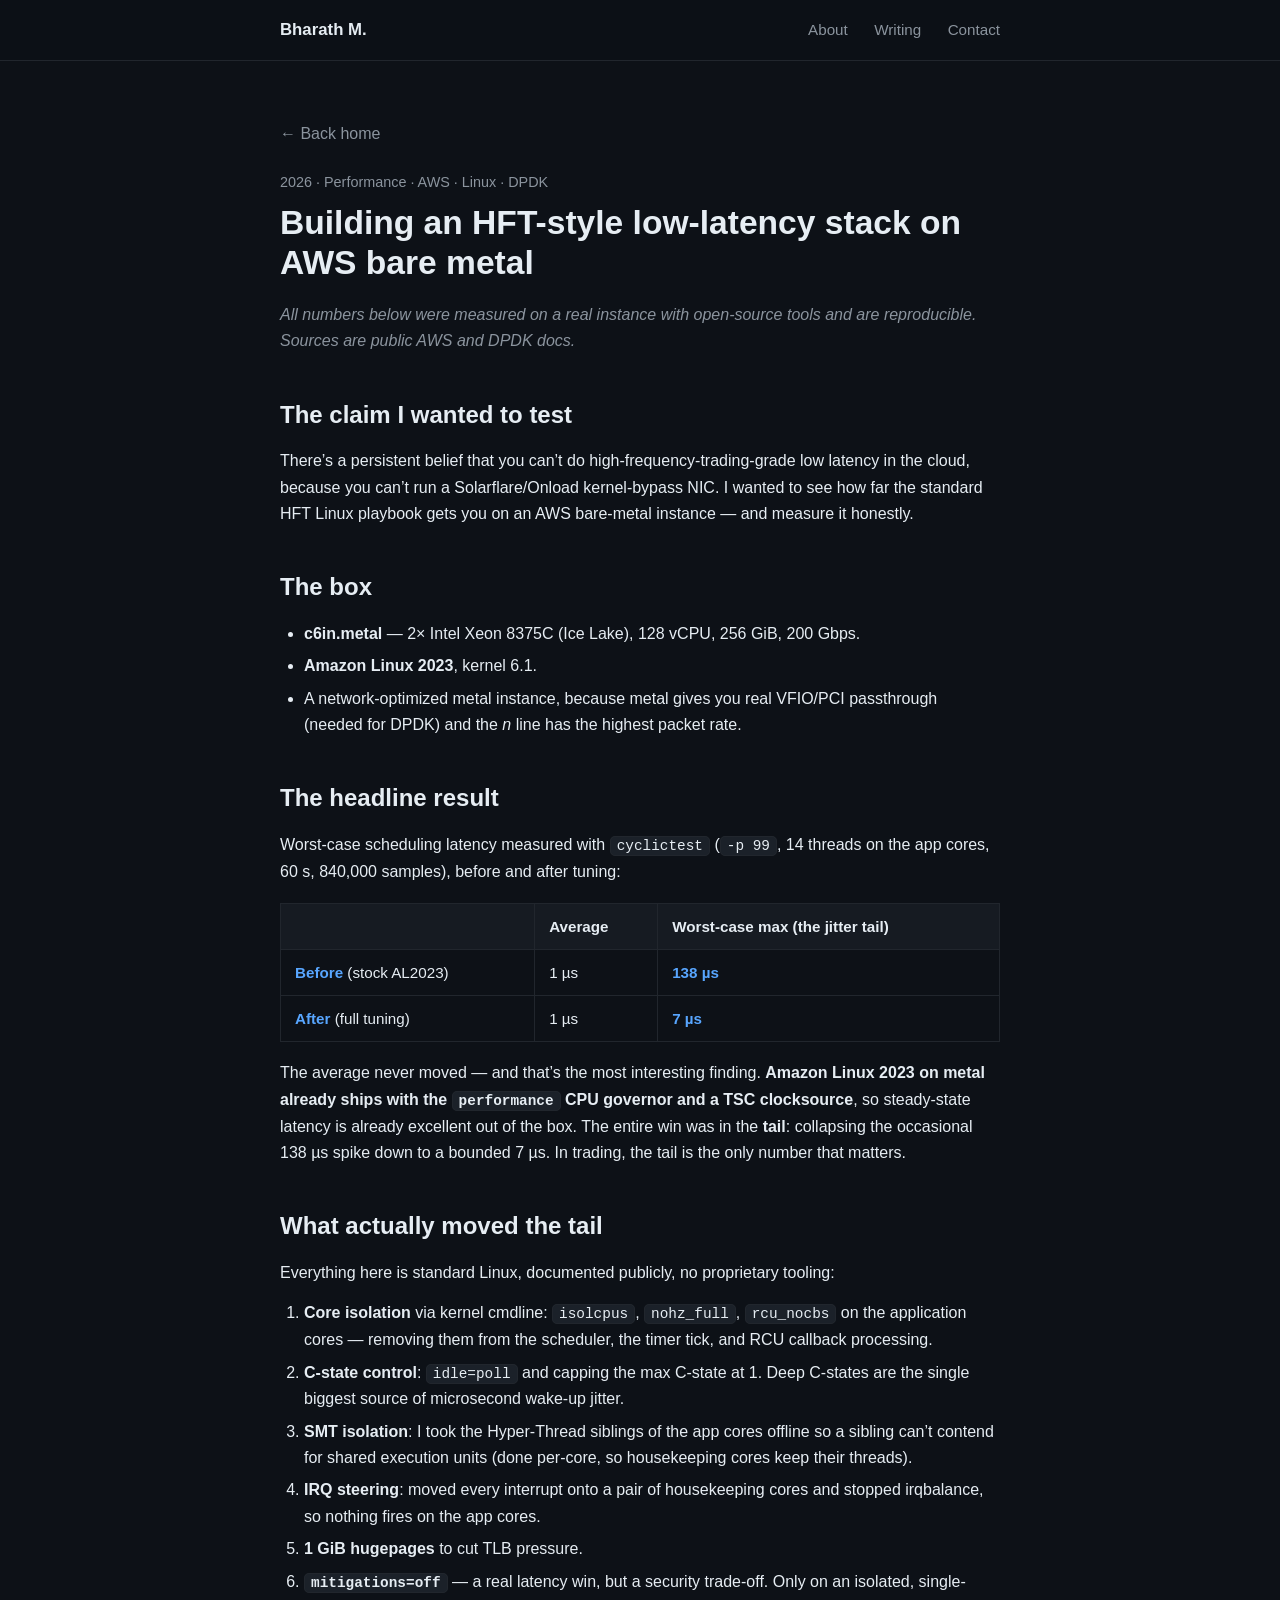
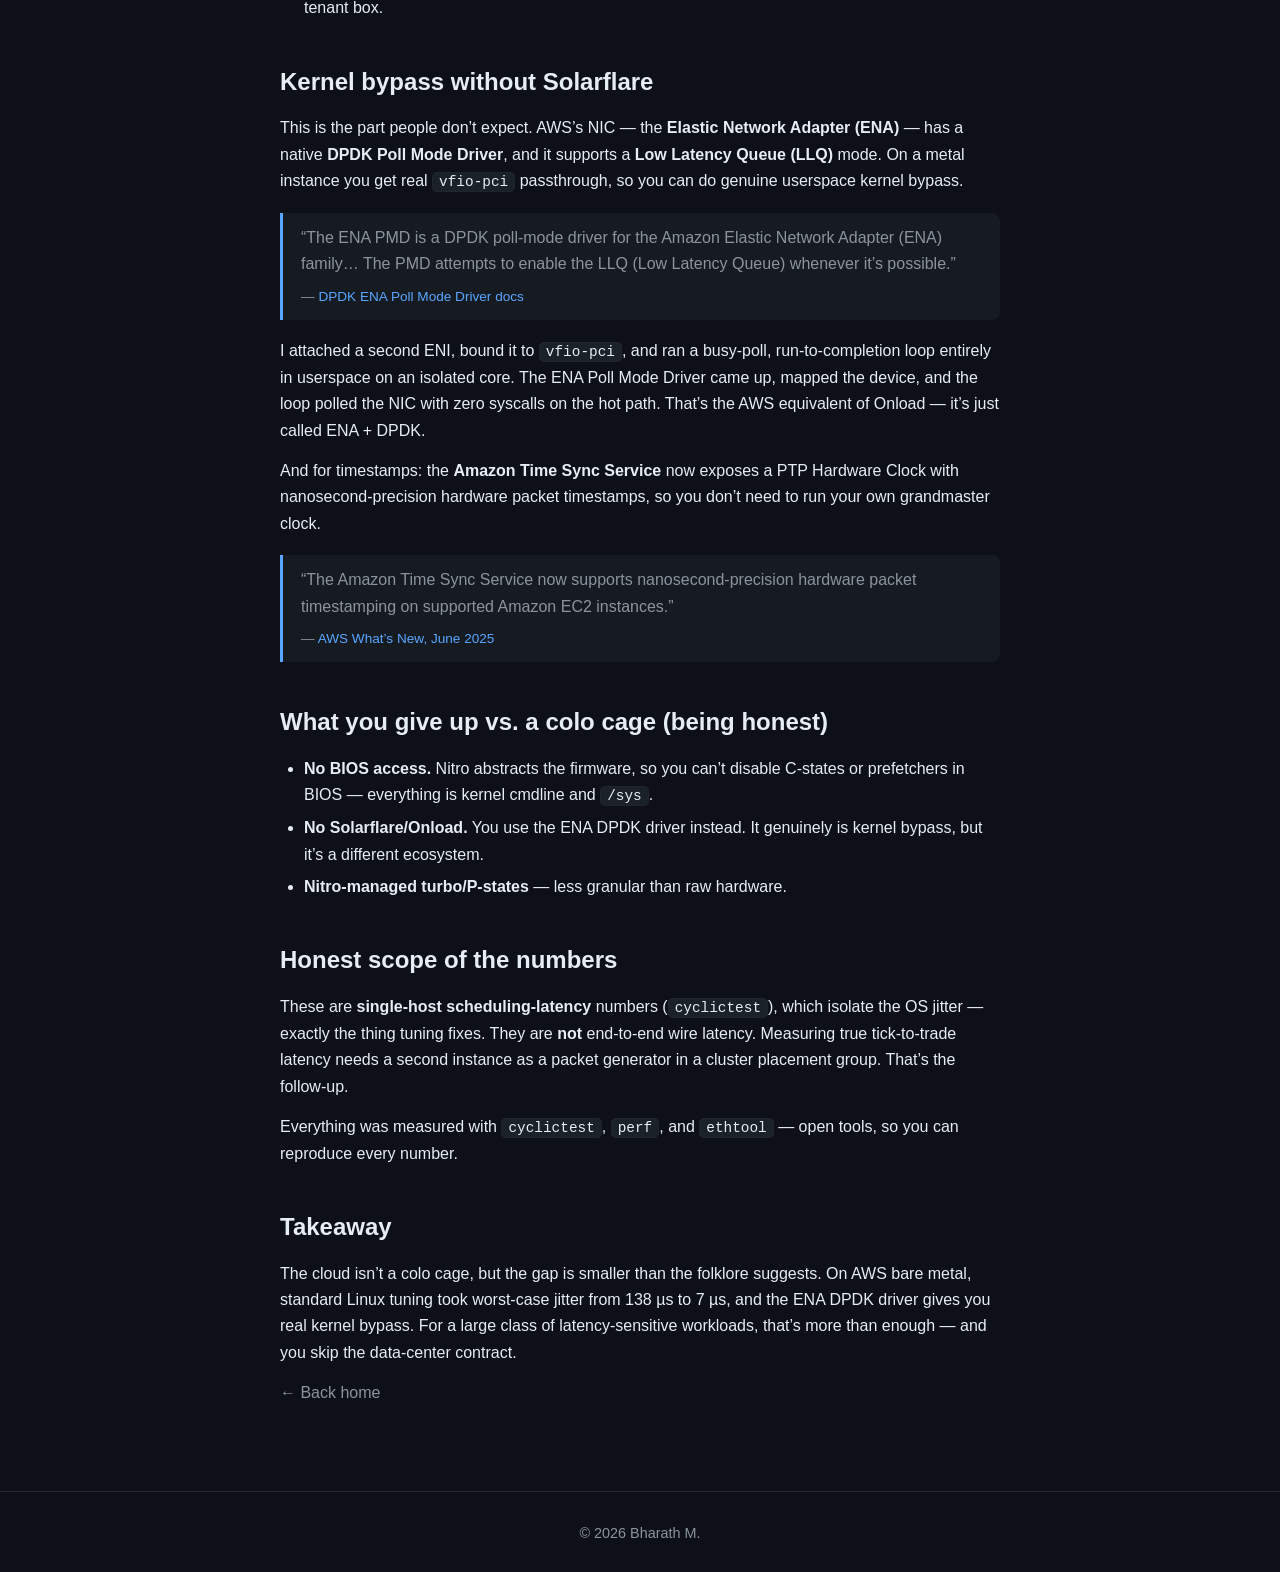
==== articles/hft-aws-bare-metal.html @ 29877962 "Personal site + HFT low-latency article" ====
<!DOCTYPE html>
<html lang="en">
<head>
  <meta charset="UTF-8" />
  <meta name="viewport" content="width=device-width, initial-scale=1.0" />
  <title>Building an HFT-style low-latency stack on AWS bare metal — Bharath M.</title>
  <meta name="description" content="Replicating the HFT Linux playbook on AWS bare metal: worst-case scheduling jitter from 138us to 7us, with real before/after numbers and DPDK kernel bypass via the ENA driver." />
  <link rel="stylesheet" href="../css/style.css" />
</head>
<body>
  <header class="site">
    <div class="wrap">
      <a class="brand" href="../index.html" style="color:var(--text)">Bharath M.</a>
      <nav>
        <a href="../index.html#about">About</a>
        <a href="../index.html#writing">Writing</a>
        <a href="../index.html#contact">Contact</a>
      </nav>
    </div>
  </header>

  <main class="wrap">
    <article class="post">
      <a class="backlink" href="../index.html">&larr; Back home</a>
      <div class="post-meta">2026 &middot; Performance &middot; AWS &middot; Linux &middot; DPDK</div>
      <h1>Building an HFT-style low-latency stack on AWS bare metal</h1>
      <p class="muted"><em>All numbers below were measured on a real instance with open-source
      tools and are reproducible. Sources are public AWS and DPDK docs.</em></p>

      <h2>The claim I wanted to test</h2>
      <p>
        There&rsquo;s a persistent belief that you can&rsquo;t do
        high-frequency-trading-grade low latency in the cloud, because you
        can&rsquo;t run a Solarflare/Onload kernel-bypass NIC. I wanted to see
        how far the standard HFT Linux playbook gets you on an AWS bare-metal
        instance &mdash; and measure it honestly.
      </p>

      <h2>The box</h2>
      <ul>
        <li><strong>c6in.metal</strong> &mdash; 2&times; Intel Xeon 8375C (Ice Lake), 128 vCPU, 256 GiB, 200 Gbps.</li>
        <li><strong>Amazon Linux 2023</strong>, kernel 6.1.</li>
        <li>A network-optimized metal instance, because metal gives you real VFIO/PCI
            passthrough (needed for DPDK) and the <em>n</em> line has the highest packet rate.</li>
      </ul>

      <h2>The headline result</h2>
      <p>
        Worst-case scheduling latency measured with <code>cyclictest</code>
        (<code>-p 99</code>, 14 threads on the app cores, 60&nbsp;s, 840,000 samples),
        before and after tuning:
      </p>
      <table class="results">
        <thead>
          <tr><th></th><th>Average</th><th>Worst-case max (the jitter tail)</th></tr>
        </thead>
        <tbody>
          <tr><td><strong>Before</strong> (stock AL2023)</td><td>1&nbsp;&micro;s</td><td><strong>138&nbsp;&micro;s</strong></td></tr>
          <tr><td><strong>After</strong> (full tuning)</td><td>1&nbsp;&micro;s</td><td><strong>7&nbsp;&micro;s</strong></td></tr>
        </tbody>
      </table>
      <p>
        The average never moved &mdash; and that&rsquo;s the most interesting
        finding. <strong>Amazon Linux 2023 on metal already ships with the
        <code>performance</code> CPU governor and a TSC clocksource</strong>, so
        steady-state latency is already excellent out of the box. The entire win
        was in the <strong>tail</strong>: collapsing the occasional 138&nbsp;&micro;s
        spike down to a bounded 7&nbsp;&micro;s. In trading, the tail is the only
        number that matters.
      </p>

      <h2>What actually moved the tail</h2>
      <p>Everything here is standard Linux, documented publicly, no proprietary tooling:</p>
      <ol>
        <li><strong>Core isolation</strong> via kernel cmdline: <code>isolcpus</code>,
          <code>nohz_full</code>, <code>rcu_nocbs</code> on the application cores &mdash;
          removing them from the scheduler, the timer tick, and RCU callback processing.</li>
        <li><strong>C-state control</strong>: <code>idle=poll</code> and capping the max
          C-state at 1. Deep C-states are the single biggest source of microsecond wake-up jitter.</li>
        <li><strong>SMT isolation</strong>: I took the Hyper-Thread siblings of the app cores
          offline so a sibling can&rsquo;t contend for shared execution units (done per-core,
          so housekeeping cores keep their threads).</li>
        <li><strong>IRQ steering</strong>: moved every interrupt onto a pair of housekeeping
          cores and stopped irqbalance, so nothing fires on the app cores.</li>
        <li><strong>1&nbsp;GiB hugepages</strong> to cut TLB pressure.</li>
        <li><strong><code>mitigations=off</code></strong> &mdash; a real latency win, but a
          security trade-off. Only on an isolated, single-tenant box.</li>
      </ol>

      <h2>Kernel bypass without Solarflare</h2>
      <p>
        This is the part people don&rsquo;t expect. AWS&rsquo;s NIC &mdash; the
        <strong>Elastic Network Adapter (ENA)</strong> &mdash; has a native
        <strong>DPDK Poll Mode Driver</strong>, and it supports a
        <strong>Low Latency Queue (LLQ)</strong> mode. On a metal instance you get
        real <code>vfio-pci</code> passthrough, so you can do genuine userspace kernel bypass.
      </p>
      <blockquote>
        &ldquo;The ENA PMD is a DPDK poll-mode driver for the Amazon Elastic Network
        Adapter (ENA) family&hellip; The PMD attempts to enable the LLQ (Low Latency
        Queue) whenever it&rsquo;s possible.&rdquo;
        <cite>&mdash; <a href="https://doc.dpdk.org/guides/nics/ena.html">DPDK ENA Poll Mode Driver docs</a></cite>
      </blockquote>
      <p>
        I attached a second ENI, bound it to <code>vfio-pci</code>, and ran a
        busy-poll, run-to-completion loop entirely in userspace on an isolated core.
        The ENA Poll Mode Driver came up, mapped the device, and the loop polled the
        NIC with zero syscalls on the hot path. That&rsquo;s the AWS equivalent of
        Onload &mdash; it&rsquo;s just called ENA&nbsp;+&nbsp;DPDK.
      </p>
      <p>
        And for timestamps: the <strong>Amazon Time Sync Service</strong> now exposes a
        PTP Hardware Clock with nanosecond-precision hardware packet timestamps, so you
        don&rsquo;t need to run your own grandmaster clock.
      </p>
      <blockquote>
        &ldquo;The Amazon Time Sync Service now supports nanosecond-precision hardware
        packet timestamping on supported Amazon EC2 instances.&rdquo;
        <cite>&mdash; <a href="https://aws.amazon.com/about-aws/whats-new/2025/06/amazon-time-sync-nanosecond-hardware-packet-timestamps/">AWS What&rsquo;s New, June 2025</a></cite>
      </blockquote>

      <h2>What you give up vs. a colo cage (being honest)</h2>
      <ul>
        <li><strong>No BIOS access.</strong> Nitro abstracts the firmware, so you can&rsquo;t
          disable C-states or prefetchers in BIOS &mdash; everything is kernel cmdline and <code>/sys</code>.</li>
        <li><strong>No Solarflare/Onload.</strong> You use the ENA DPDK driver instead. It
          genuinely is kernel bypass, but it&rsquo;s a different ecosystem.</li>
        <li><strong>Nitro-managed turbo/P-states</strong> &mdash; less granular than raw hardware.</li>
      </ul>

      <h2>Honest scope of the numbers</h2>
      <p>
        These are <strong>single-host scheduling-latency</strong> numbers
        (<code>cyclictest</code>), which isolate the OS jitter &mdash; exactly the thing
        tuning fixes. They are <strong>not</strong> end-to-end wire latency. Measuring true
        tick-to-trade latency needs a second instance as a packet generator in a cluster
        placement group. That&rsquo;s the follow-up.
      </p>
      <p>
        Everything was measured with <code>cyclictest</code>, <code>perf</code>, and
        <code>ethtool</code> &mdash; open tools, so you can reproduce every number.
      </p>

      <h2>Takeaway</h2>
      <p>
        The cloud isn&rsquo;t a colo cage, but the gap is smaller than the folklore
        suggests. On AWS bare metal, standard Linux tuning took worst-case jitter from
        138&nbsp;&micro;s to 7&nbsp;&micro;s, and the ENA DPDK driver gives you real kernel
        bypass. For a large class of latency-sensitive workloads, that&rsquo;s more than
        enough &mdash; and you skip the data-center contract.
      </p>

      <a class="backlink" href="../index.html">&larr; Back home</a>
    </article>
  </main>

  <footer class="site">
    <div class="wrap">
      &copy; <span id="year"></span> Bharath M.
    </div>
  </footer>
  <script>document.getElementById('year').textContent = new Date().getFullYear();</script>
</body>
</html>
---- css/style.css ----
/* ---- Bharath M. — personal site ---- */
:root {
  --bg: #0d1117;
  --bg-soft: #161b22;
  --border: #21262d;
  --text: #e6edf3;
  --muted: #8b949e;
  --accent: #58a6ff;
  --accent-soft: #1f6feb33;
  --code-bg: #1b2129;
  --max: 760px;
}
* { box-sizing: border-box; margin: 0; padding: 0; }
html { scroll-behavior: smooth; }
body {
  background: var(--bg);
  color: var(--text);
  font-family: -apple-system, BlinkMacSystemFont, "Segoe UI", Roboto, Helvetica, Arial, sans-serif;
  line-height: 1.65;
  -webkit-font-smoothing: antialiased;
}
a { color: var(--accent); text-decoration: none; }
a:hover { text-decoration: underline; }

/* layout */
.wrap { max-width: var(--max); margin: 0 auto; padding: 0 20px; }
header.site {
  border-bottom: 1px solid var(--border);
  position: sticky; top: 0;
  background: rgba(13,17,23,.85);
  backdrop-filter: blur(8px);
  z-index: 10;
}
header.site .wrap { display: flex; align-items: center; justify-content: space-between; height: 60px; }
header.site .brand { font-weight: 700; font-size: 1.05rem; color: var(--text); }
header.site nav a { color: var(--muted); margin-left: 22px; font-size: .95rem; }
header.site nav a:hover { color: var(--text); text-decoration: none; }

/* hero */
.hero { padding: 80px 0 50px; }
.hero .eyebrow { color: var(--accent); font-weight: 600; letter-spacing: .04em; text-transform: uppercase; font-size: .8rem; }
.hero h1 { font-size: 2.6rem; line-height: 1.15; margin: 12px 0 18px; }
.hero p.lead { font-size: 1.2rem; color: var(--muted); max-width: 620px; }
.hero .cta { margin-top: 28px; display: flex; gap: 14px; flex-wrap: wrap; }
.btn {
  display: inline-block; padding: 10px 18px; border-radius: 8px;
  border: 1px solid var(--border); color: var(--text); font-weight: 600; font-size: .95rem;
}
.btn.primary { background: var(--accent-soft); border-color: var(--accent); }
.btn:hover { text-decoration: none; border-color: var(--accent); }

/* sections */
section { padding: 44px 0; border-top: 1px solid var(--border); }
section h2 { font-size: 1.5rem; margin-bottom: 18px; }
.muted { color: var(--muted); }

/* skills */
.tags { display: flex; flex-wrap: wrap; gap: 10px; margin-top: 8px; }
.tag { background: var(--bg-soft); border: 1px solid var(--border); border-radius: 999px; padding: 6px 14px; font-size: .88rem; color: var(--muted); }

/* article cards */
.card {
  display: block; background: var(--bg-soft); border: 1px solid var(--border);
  border-radius: 12px; padding: 22px; margin-bottom: 16px; transition: border-color .15s, transform .15s;
}
.card:hover { border-color: var(--accent); text-decoration: none; transform: translateY(-2px); }
.card h3 { color: var(--text); font-size: 1.2rem; margin-bottom: 6px; }
.card .meta { color: var(--muted); font-size: .85rem; margin-bottom: 10px; }
.card p { color: var(--muted); font-size: .96rem; }

/* footer */
footer.site { border-top: 1px solid var(--border); padding: 30px 0; color: var(--muted); font-size: .9rem; text-align: center; }
footer.site a { margin: 0 8px; }

/* ---- article page ---- */
article.post { padding: 60px 0; }
article.post .post-meta { color: var(--muted); font-size: .9rem; margin-bottom: 8px; }
article.post h1 { font-size: 2.1rem; line-height: 1.2; margin-bottom: 18px; }
article.post h2 { font-size: 1.5rem; margin: 40px 0 14px; }
article.post h3 { font-size: 1.2rem; margin: 28px 0 10px; }
article.post p { margin: 14px 0; }
article.post ul, article.post ol { margin: 14px 0 14px 24px; }
article.post li { margin: 6px 0; }
article.post blockquote {
  border-left: 3px solid var(--accent); background: var(--bg-soft);
  padding: 12px 18px; margin: 18px 0; color: var(--muted); border-radius: 0 8px 8px 0;
}
article.post blockquote cite { display: block; margin-top: 8px; font-size: .85rem; font-style: normal; }
article.post code {
  background: var(--code-bg); border: 1px solid var(--border); border-radius: 5px;
  padding: 1px 6px; font-family: ui-monospace, SFMono-Regular, Menlo, Consolas, monospace; font-size: .9em;
}
article.post pre { background: var(--code-bg); border: 1px solid var(--border); border-radius: 8px; padding: 16px; overflow-x: auto; margin: 18px 0; }
article.post pre code { background: none; border: none; padding: 0; }

/* table */
table.results { border-collapse: collapse; width: 100%; margin: 18px 0; font-size: .95rem; }
table.results th, table.results td { border: 1px solid var(--border); padding: 10px 14px; text-align: left; }
table.results th { background: var(--bg-soft); }
table.results td strong { color: var(--accent); }

.backlink { display: inline-block; margin-bottom: 24px; color: var(--muted); }

@media (max-width: 600px) {
  .hero h1 { font-size: 2rem; }
  header.site nav a { margin-left: 14px; }
}
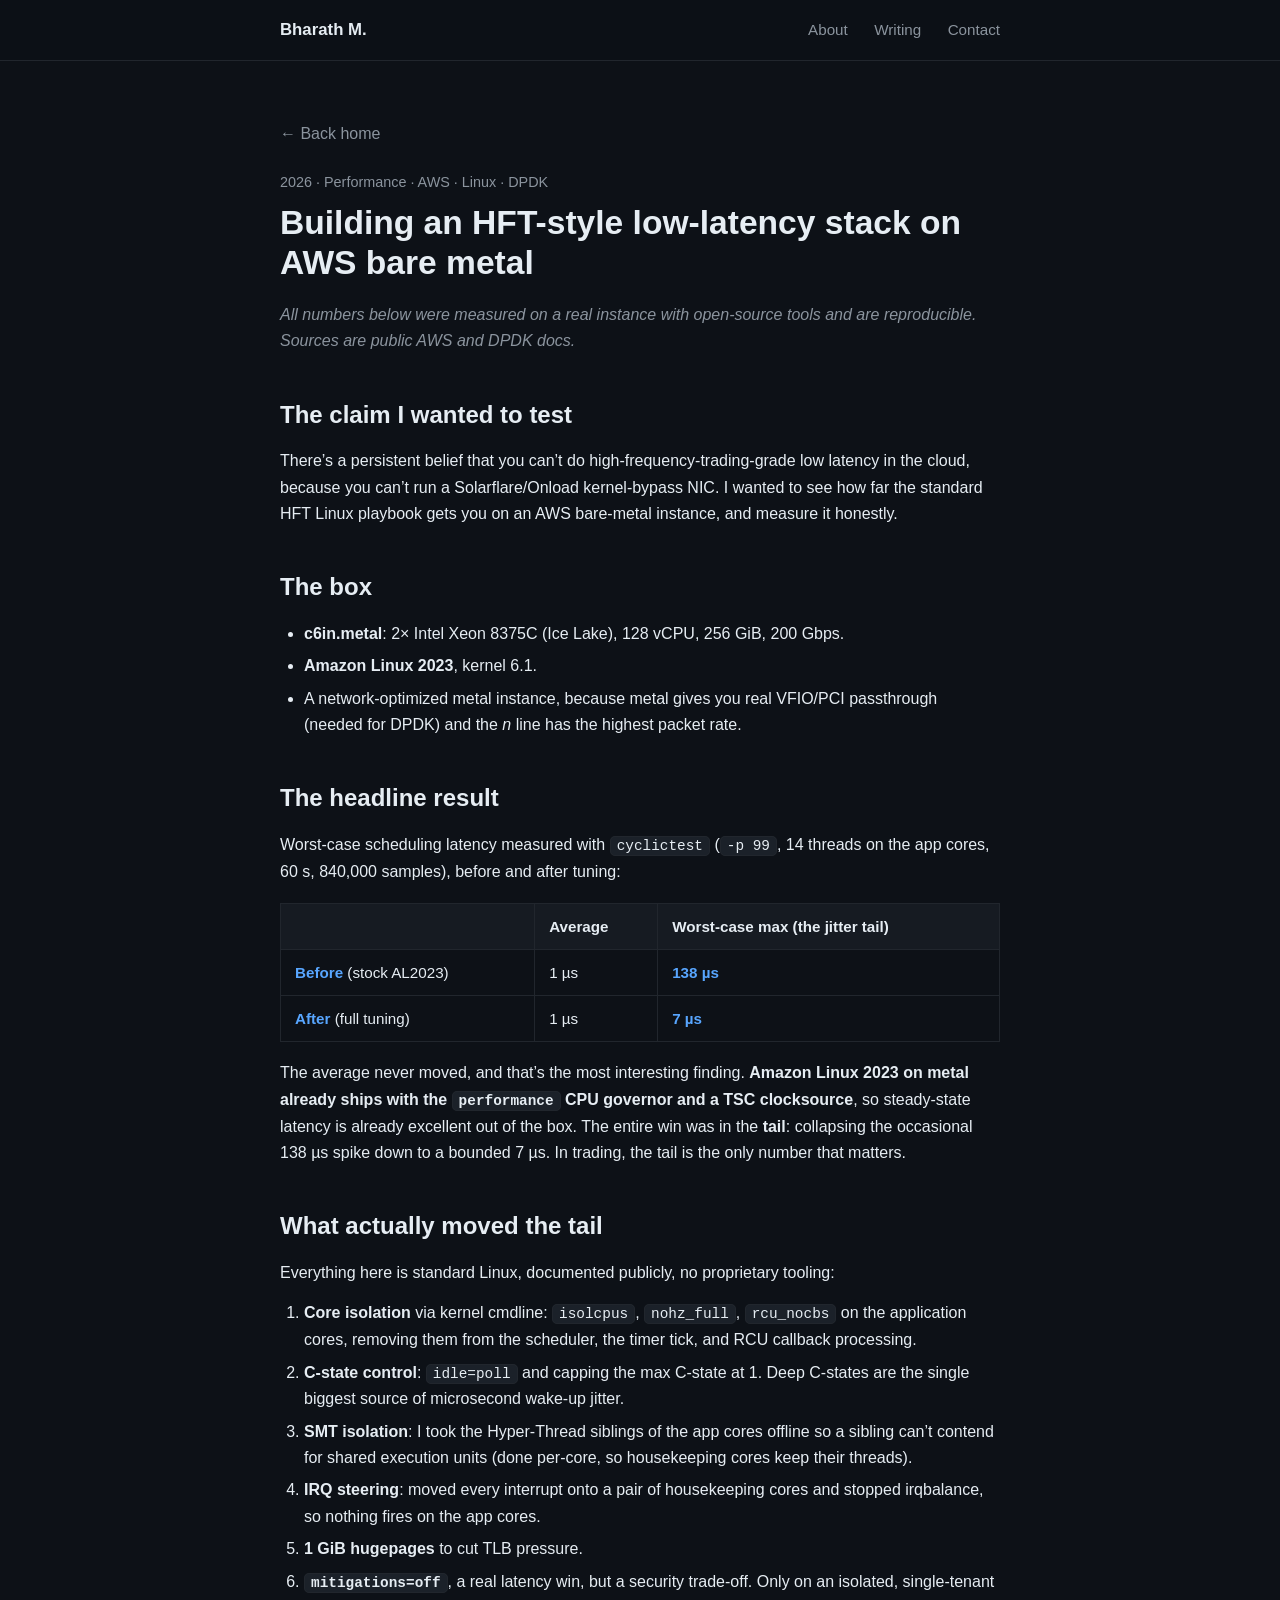
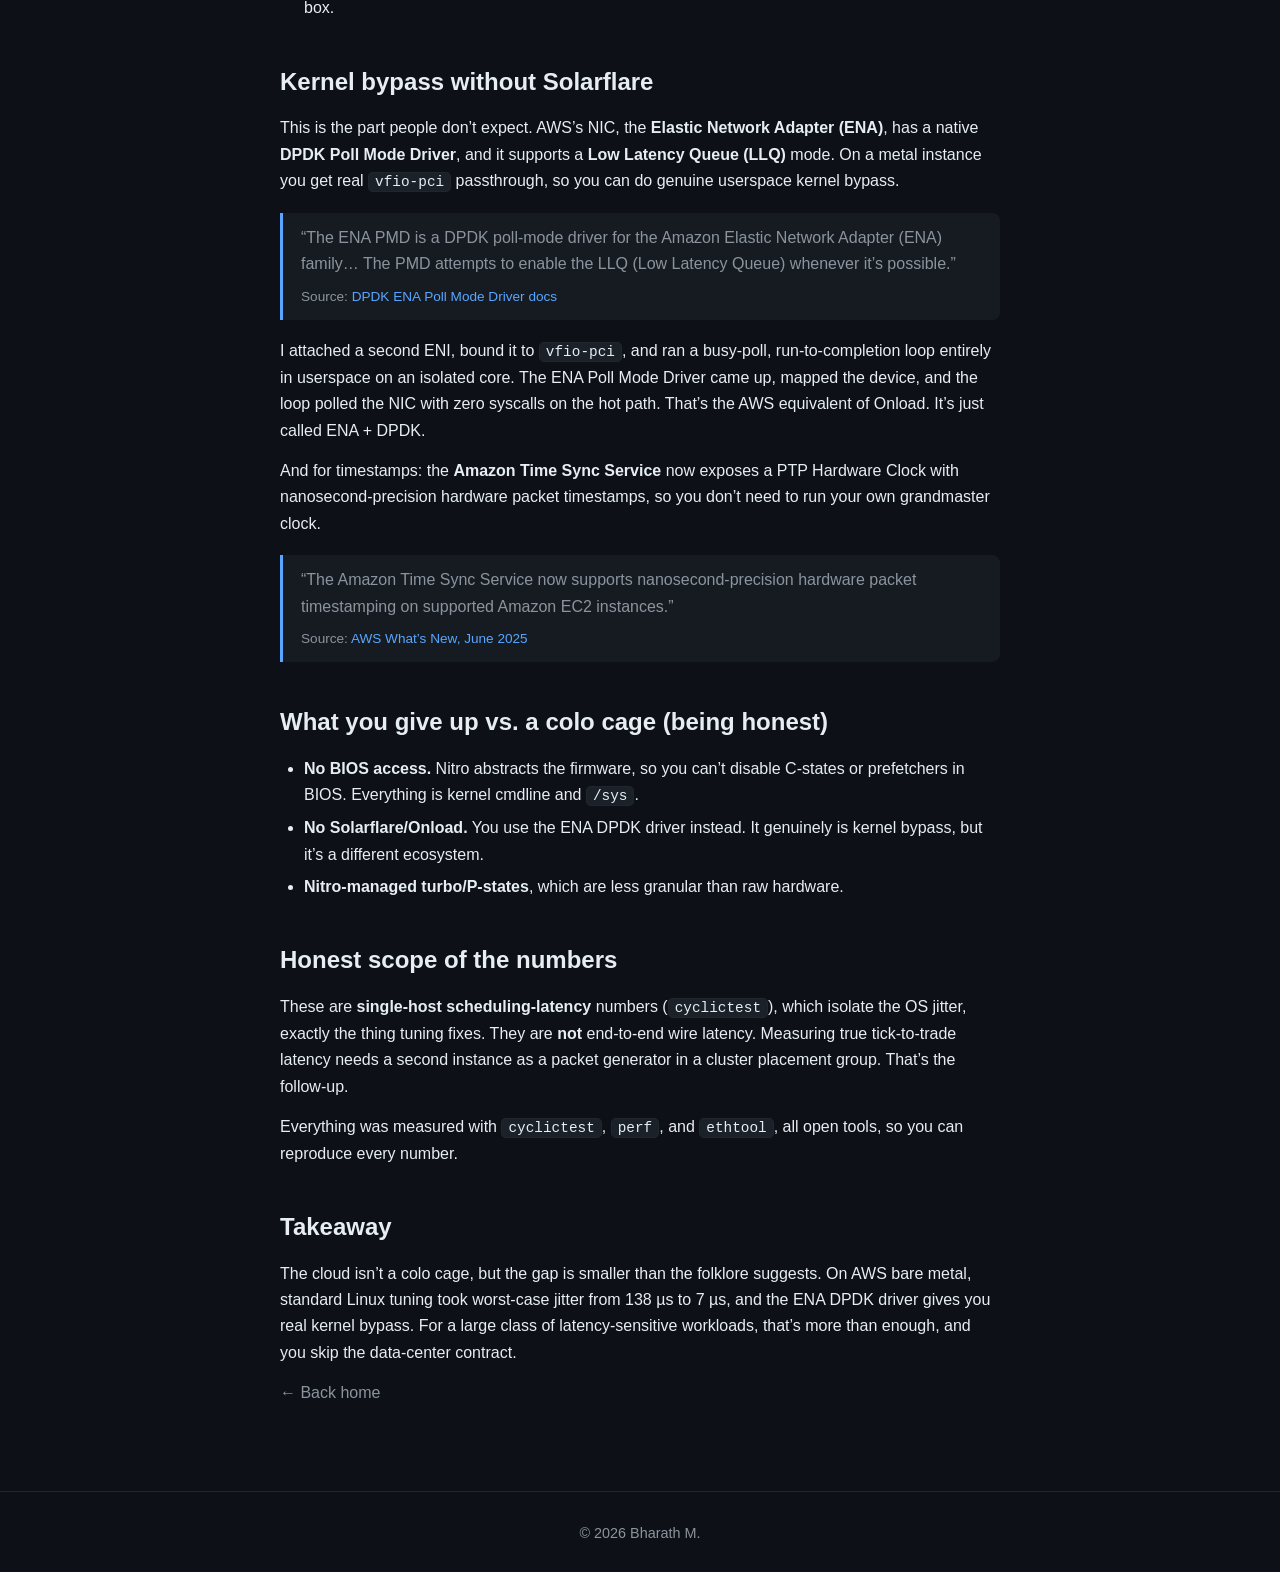
==== commit 7624e6b5: "Remove em-dashes; reword with commas/colons" ====
--- a/articles/hft-aws-bare-metal.html
+++ b/articles/hft-aws-bare-metal.html
@@ -3,7 +3,7 @@
 <head>
   <meta charset="UTF-8" />
   <meta name="viewport" content="width=device-width, initial-scale=1.0" />
-  <title>Building an HFT-style low-latency stack on AWS bare metal — Bharath M.</title>
+  <title>Building an HFT-style low-latency stack on AWS bare metal | Bharath M.</title>
   <meta name="description" content="Replicating the HFT Linux playbook on AWS bare metal: worst-case scheduling jitter from 138us to 7us, with real before/after numbers and DPDK kernel bypass via the ENA driver." />
   <link rel="stylesheet" href="../css/style.css" />
 </head>
@@ -33,12 +33,12 @@
         high-frequency-trading-grade low latency in the cloud, because you
         can&rsquo;t run a Solarflare/Onload kernel-bypass NIC. I wanted to see
         how far the standard HFT Linux playbook gets you on an AWS bare-metal
-        instance &mdash; and measure it honestly.
+        instance, and measure it honestly.
       </p>
 
       <h2>The box</h2>
       <ul>
-        <li><strong>c6in.metal</strong> &mdash; 2&times; Intel Xeon 8375C (Ice Lake), 128 vCPU, 256 GiB, 200 Gbps.</li>
+        <li><strong>c6in.metal</strong>: 2&times; Intel Xeon 8375C (Ice Lake), 128 vCPU, 256 GiB, 200 Gbps.</li>
         <li><strong>Amazon Linux 2023</strong>, kernel 6.1.</li>
         <li>A network-optimized metal instance, because metal gives you real VFIO/PCI
             passthrough (needed for DPDK) and the <em>n</em> line has the highest packet rate.</li>
@@ -60,7 +60,7 @@
         </tbody>
       </table>
       <p>
-        The average never moved &mdash; and that&rsquo;s the most interesting
+        The average never moved, and that&rsquo;s the most interesting
         finding. <strong>Amazon Linux 2023 on metal already ships with the
         <code>performance</code> CPU governor and a TSC clocksource</strong>, so
         steady-state latency is already excellent out of the box. The entire win
@@ -73,7 +73,7 @@
       <p>Everything here is standard Linux, documented publicly, no proprietary tooling:</p>
       <ol>
         <li><strong>Core isolation</strong> via kernel cmdline: <code>isolcpus</code>,
-          <code>nohz_full</code>, <code>rcu_nocbs</code> on the application cores &mdash;
+          <code>nohz_full</code>, <code>rcu_nocbs</code> on the application cores,
           removing them from the scheduler, the timer tick, and RCU callback processing.</li>
         <li><strong>C-state control</strong>: <code>idle=poll</code> and capping the max
           C-state at 1. Deep C-states are the single biggest source of microsecond wake-up jitter.</li>
@@ -83,14 +83,14 @@
         <li><strong>IRQ steering</strong>: moved every interrupt onto a pair of housekeeping
           cores and stopped irqbalance, so nothing fires on the app cores.</li>
         <li><strong>1&nbsp;GiB hugepages</strong> to cut TLB pressure.</li>
-        <li><strong><code>mitigations=off</code></strong> &mdash; a real latency win, but a
+        <li><strong><code>mitigations=off</code></strong>, a real latency win, but a
           security trade-off. Only on an isolated, single-tenant box.</li>
       </ol>
 
       <h2>Kernel bypass without Solarflare</h2>
       <p>
-        This is the part people don&rsquo;t expect. AWS&rsquo;s NIC &mdash; the
-        <strong>Elastic Network Adapter (ENA)</strong> &mdash; has a native
+        This is the part people don&rsquo;t expect. AWS&rsquo;s NIC, the
+        <strong>Elastic Network Adapter (ENA)</strong>, has a native
         <strong>DPDK Poll Mode Driver</strong>, and it supports a
         <strong>Low Latency Queue (LLQ)</strong> mode. On a metal instance you get
         real <code>vfio-pci</code> passthrough, so you can do genuine userspace kernel bypass.
@@ -99,14 +99,14 @@
         &ldquo;The ENA PMD is a DPDK poll-mode driver for the Amazon Elastic Network
         Adapter (ENA) family&hellip; The PMD attempts to enable the LLQ (Low Latency
         Queue) whenever it&rsquo;s possible.&rdquo;
-        <cite>&mdash; <a href="https://doc.dpdk.org/guides/nics/ena.html">DPDK ENA Poll Mode Driver docs</a></cite>
+        <cite>Source: <a href="https://doc.dpdk.org/guides/nics/ena.html">DPDK ENA Poll Mode Driver docs</a></cite>
       </blockquote>
       <p>
         I attached a second ENI, bound it to <code>vfio-pci</code>, and ran a
         busy-poll, run-to-completion loop entirely in userspace on an isolated core.
         The ENA Poll Mode Driver came up, mapped the device, and the loop polled the
         NIC with zero syscalls on the hot path. That&rsquo;s the AWS equivalent of
-        Onload &mdash; it&rsquo;s just called ENA&nbsp;+&nbsp;DPDK.
+        Onload. It&rsquo;s just called ENA&nbsp;+&nbsp;DPDK.
       </p>
       <p>
         And for timestamps: the <strong>Amazon Time Sync Service</strong> now exposes a
@@ -116,29 +116,29 @@
       <blockquote>
         &ldquo;The Amazon Time Sync Service now supports nanosecond-precision hardware
         packet timestamping on supported Amazon EC2 instances.&rdquo;
-        <cite>&mdash; <a href="https://aws.amazon.com/about-aws/whats-new/2025/06/amazon-time-sync-nanosecond-hardware-packet-timestamps/">AWS What&rsquo;s New, June 2025</a></cite>
+        <cite>Source: <a href="https://aws.amazon.com/about-aws/whats-new/2025/06/amazon-time-sync-nanosecond-hardware-packet-timestamps/">AWS What&rsquo;s New, June 2025</a></cite>
       </blockquote>
 
       <h2>What you give up vs. a colo cage (being honest)</h2>
       <ul>
         <li><strong>No BIOS access.</strong> Nitro abstracts the firmware, so you can&rsquo;t
-          disable C-states or prefetchers in BIOS &mdash; everything is kernel cmdline and <code>/sys</code>.</li>
+          disable C-states or prefetchers in BIOS. Everything is kernel cmdline and <code>/sys</code>.</li>
         <li><strong>No Solarflare/Onload.</strong> You use the ENA DPDK driver instead. It
           genuinely is kernel bypass, but it&rsquo;s a different ecosystem.</li>
-        <li><strong>Nitro-managed turbo/P-states</strong> &mdash; less granular than raw hardware.</li>
+        <li><strong>Nitro-managed turbo/P-states</strong>, which are less granular than raw hardware.</li>
       </ul>
 
       <h2>Honest scope of the numbers</h2>
       <p>
         These are <strong>single-host scheduling-latency</strong> numbers
-        (<code>cyclictest</code>), which isolate the OS jitter &mdash; exactly the thing
+        (<code>cyclictest</code>), which isolate the OS jitter, exactly the thing
         tuning fixes. They are <strong>not</strong> end-to-end wire latency. Measuring true
         tick-to-trade latency needs a second instance as a packet generator in a cluster
         placement group. That&rsquo;s the follow-up.
       </p>
       <p>
         Everything was measured with <code>cyclictest</code>, <code>perf</code>, and
-        <code>ethtool</code> &mdash; open tools, so you can reproduce every number.
+        <code>ethtool</code>, all open tools, so you can reproduce every number.
       </p>
 
       <h2>Takeaway</h2>
@@ -147,7 +147,7 @@
         suggests. On AWS bare metal, standard Linux tuning took worst-case jitter from
         138&nbsp;&micro;s to 7&nbsp;&micro;s, and the ENA DPDK driver gives you real kernel
         bypass. For a large class of latency-sensitive workloads, that&rsquo;s more than
-        enough &mdash; and you skip the data-center contract.
+        enough, and you skip the data-center contract.
       </p>
 
       <a class="backlink" href="../index.html">&larr; Back home</a>
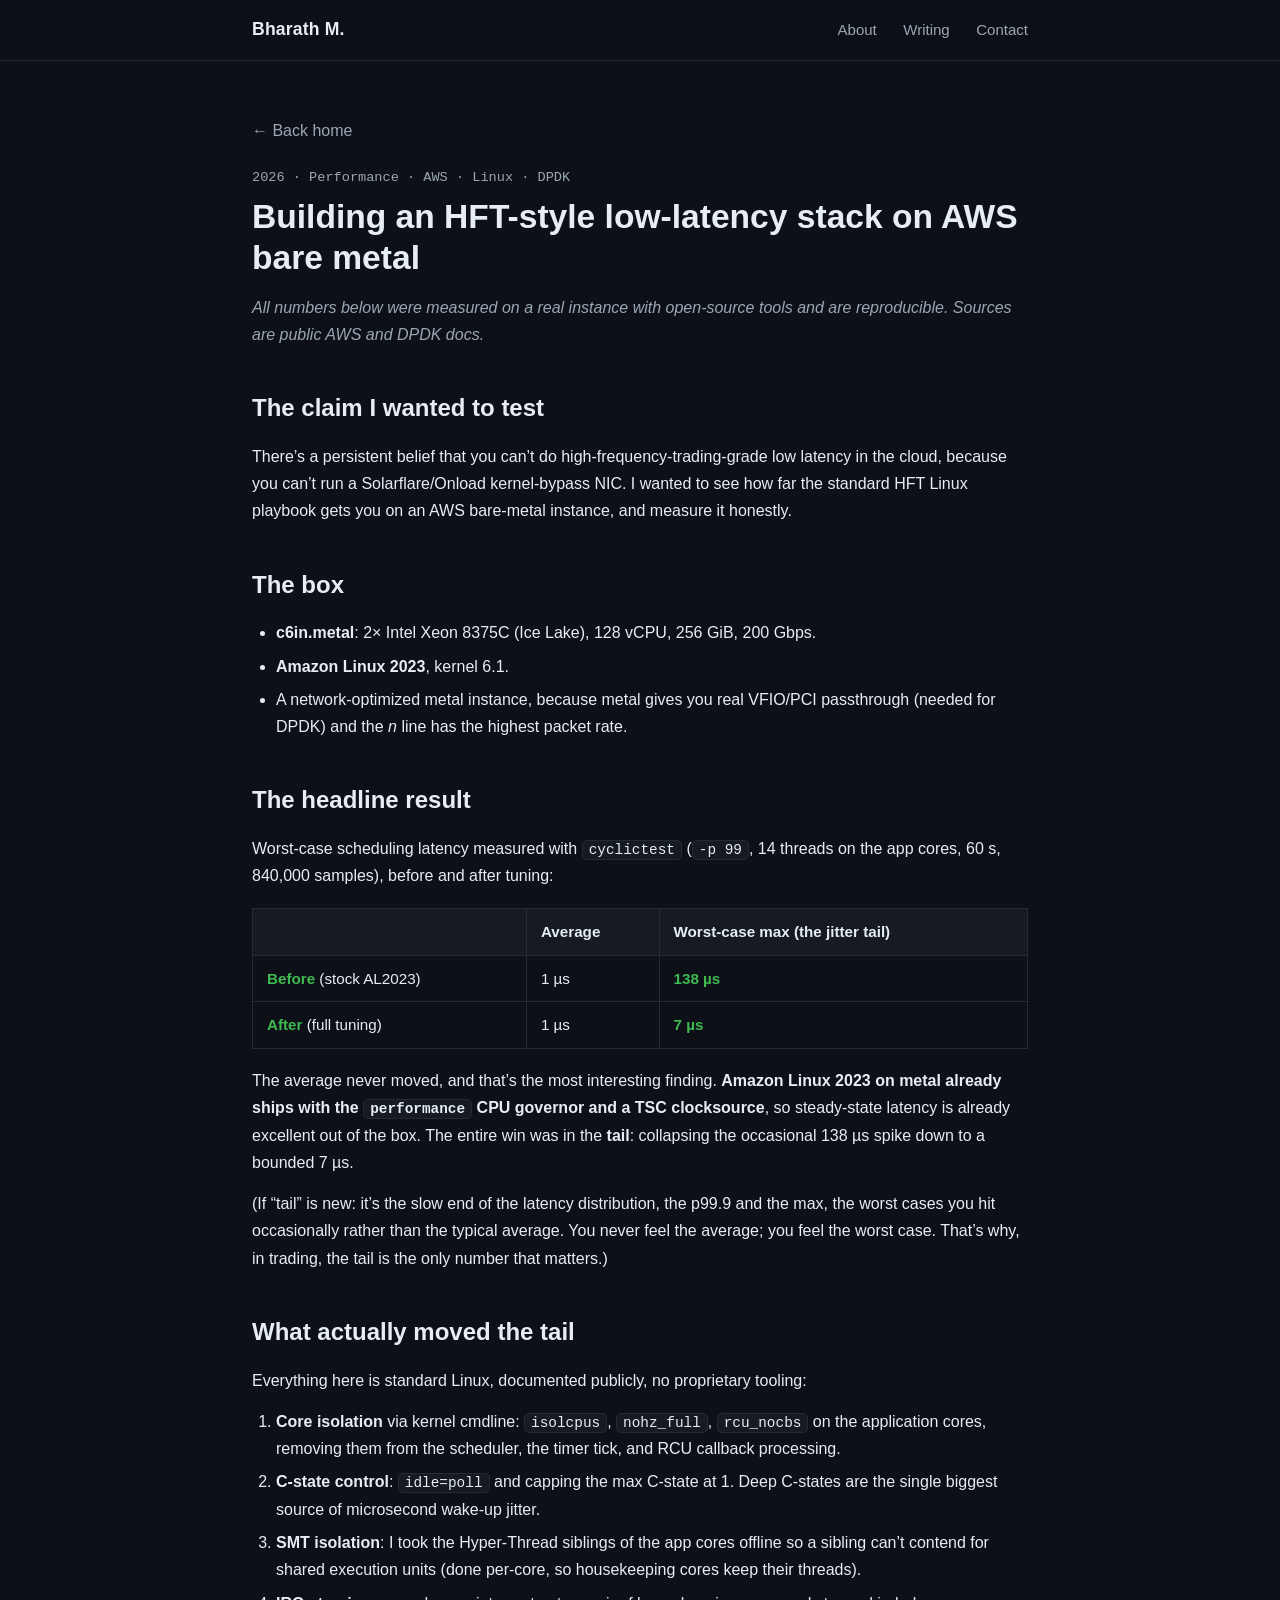
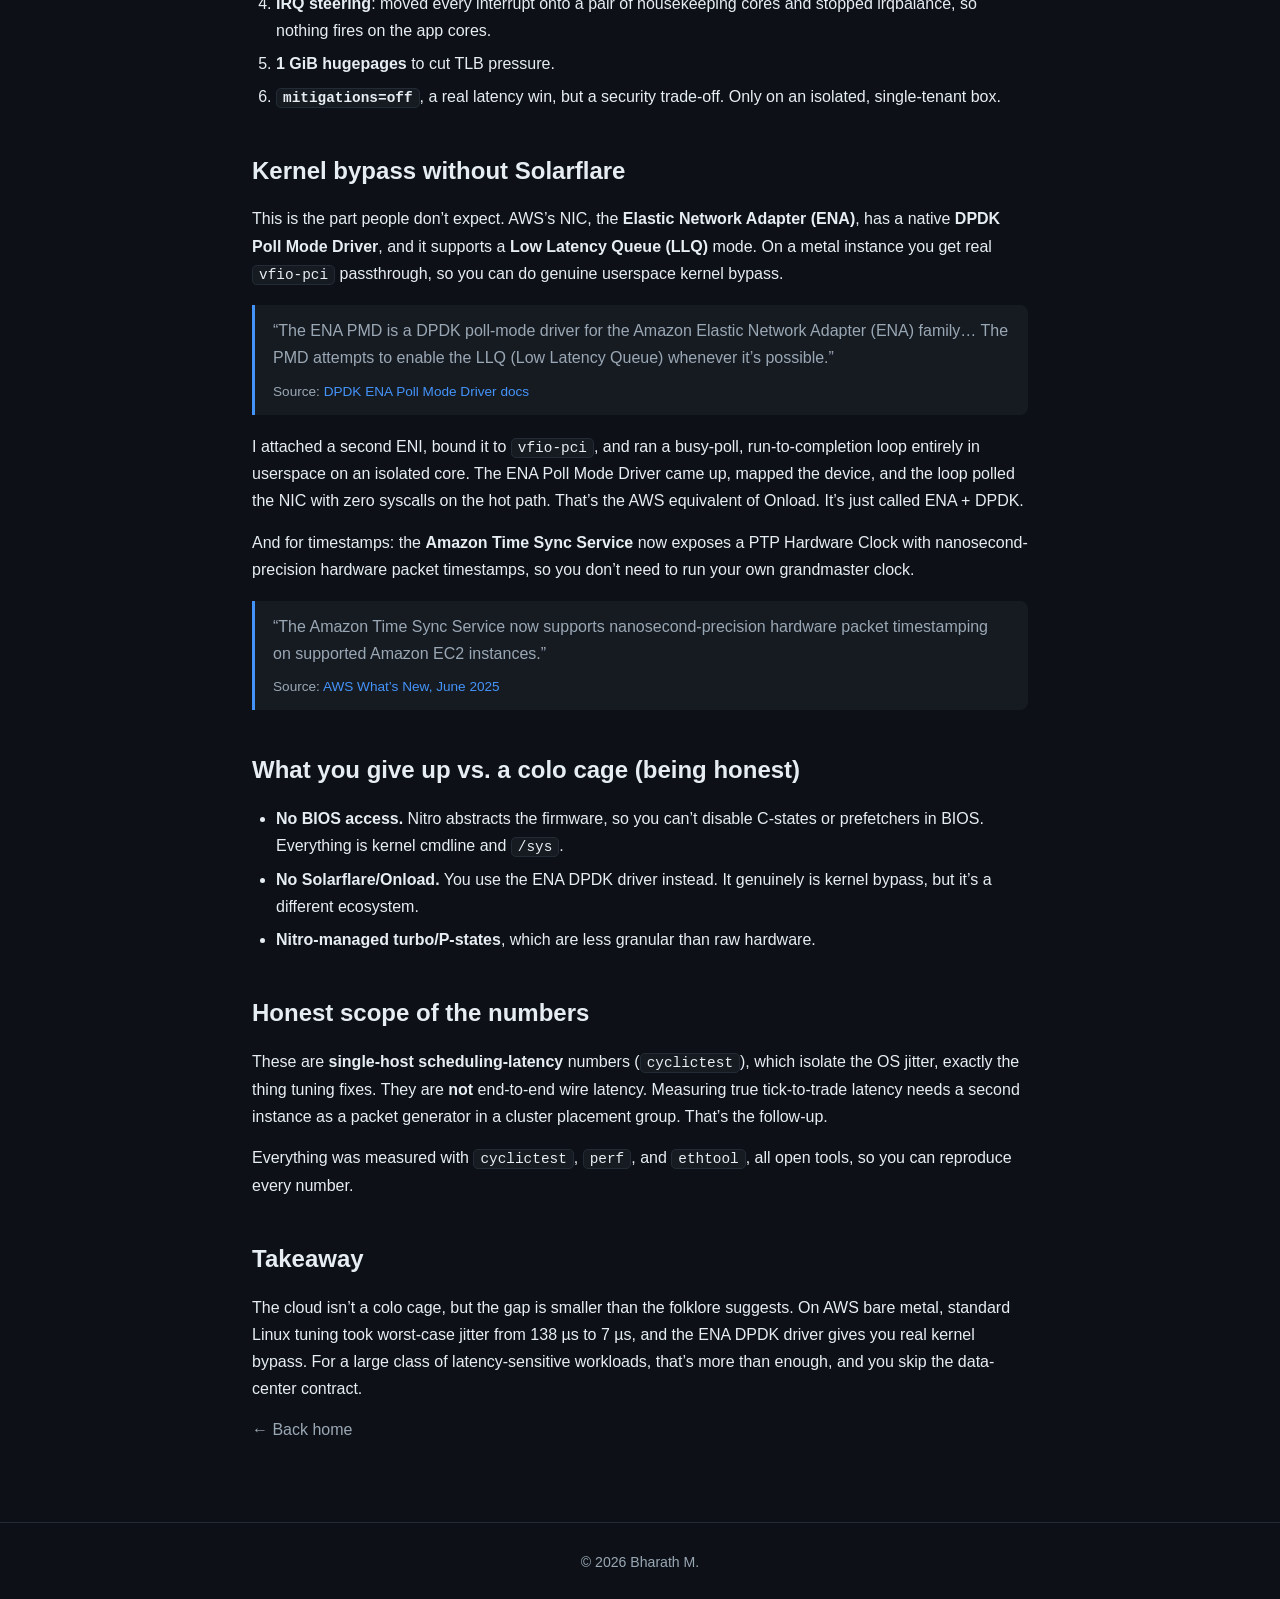
==== commit 119ecc01: "Article: add plain-English definition of tail latency" ====
--- a/articles/hft-aws-bare-metal.html
+++ b/articles/hft-aws-bare-metal.html
@@ -65,8 +65,14 @@
         <code>performance</code> CPU governor and a TSC clocksource</strong>, so
         steady-state latency is already excellent out of the box. The entire win
         was in the <strong>tail</strong>: collapsing the occasional 138&nbsp;&micro;s
-        spike down to a bounded 7&nbsp;&micro;s. In trading, the tail is the only
-        number that matters.
+        spike down to a bounded 7&nbsp;&micro;s.
+      </p>
+      <p>
+        (If &ldquo;tail&rdquo; is new: it&rsquo;s the slow end of the latency
+        distribution, the p99.9 and the max, the worst cases you hit
+        occasionally rather than the typical average. You never feel the
+        average; you feel the worst case. That&rsquo;s why, in trading, the tail
+        is the only number that matters.)
       </p>
 
       <h2>What actually moved the tail</h2>
--- a/css/style.css
+++ b/css/style.css
@@ -1,107 +1,156 @@
-/* ---- Bharath M. — personal site ---- */
+/* ============================================================
+   Bharath M. — clean professional portfolio
+   Vanilla CSS, no frameworks, no webfonts (fast load).
+   ============================================================ */
 :root {
-  --bg: #0d1117;
-  --bg-soft: #161b22;
-  --border: #21262d;
-  --text: #e6edf3;
-  --muted: #8b949e;
-  --accent: #58a6ff;
-  --accent-soft: #1f6feb33;
-  --code-bg: #1b2129;
-  --max: 760px;
+  --bg:        #0d1117;
+  --bg-soft:   #161b22;
+  --border:    #232b35;
+  --text:      #e6edf3;
+  --muted:     #9aa7b4;
+  --accent:    #4493f8;
+  --accent-soft: rgba(68,147,248,.12);
+  --good:      #3fb950;
+  --code-bg:   #161b22;
+  --max:       820px;
+  --mono: ui-monospace, "SFMono-Regular", "Menlo", "Consolas", monospace;
+  --sans: -apple-system, BlinkMacSystemFont, "Segoe UI", Roboto, Helvetica, Arial, sans-serif;
 }
 * { box-sizing: border-box; margin: 0; padding: 0; }
 html { scroll-behavior: smooth; }
 body {
   background: var(--bg);
   color: var(--text);
-  font-family: -apple-system, BlinkMacSystemFont, "Segoe UI", Roboto, Helvetica, Arial, sans-serif;
-  line-height: 1.65;
+  font-family: var(--sans);
+  line-height: 1.7;
   -webkit-font-smoothing: antialiased;
 }
 a { color: var(--accent); text-decoration: none; }
 a:hover { text-decoration: underline; }
+.wrap { max-width: var(--max); margin: 0 auto; padding: 0 22px; }
+.muted { color: var(--muted); }
 
-/* layout */
-.wrap { max-width: var(--max); margin: 0 auto; padding: 0 20px; }
+/* ---- header ---- */
 header.site {
   border-bottom: 1px solid var(--border);
-  position: sticky; top: 0;
+  position: sticky; top: 0; z-index: 20;
   background: rgba(13,17,23,.85);
   backdrop-filter: blur(8px);
-  z-index: 10;
 }
 header.site .wrap { display: flex; align-items: center; justify-content: space-between; height: 60px; }
-header.site .brand { font-weight: 700; font-size: 1.05rem; color: var(--text); }
-header.site nav a { color: var(--muted); margin-left: 22px; font-size: .95rem; }
+header.site .brand { font-weight: 700; font-size: 1.1rem; color: var(--text); letter-spacing: .01em; }
+header.site .brand .dot { color: var(--accent); }
+header.site nav a { color: var(--muted); margin-left: 22px; font-size: .94rem; }
 header.site nav a:hover { color: var(--text); text-decoration: none; }
 
-/* hero */
-.hero { padding: 80px 0 50px; }
-.hero .eyebrow { color: var(--accent); font-weight: 600; letter-spacing: .04em; text-transform: uppercase; font-size: .8rem; }
-.hero h1 { font-size: 2.6rem; line-height: 1.15; margin: 12px 0 18px; }
-.hero p.lead { font-size: 1.2rem; color: var(--muted); max-width: 620px; }
-.hero .cta { margin-top: 28px; display: flex; gap: 14px; flex-wrap: wrap; }
-.btn {
-  display: inline-block; padding: 10px 18px; border-radius: 8px;
-  border: 1px solid var(--border); color: var(--text); font-weight: 600; font-size: .95rem;
-}
-.btn.primary { background: var(--accent-soft); border-color: var(--accent); }
-.btn:hover { text-decoration: none; border-color: var(--accent); }
+/* ---- hero ---- */
+.hero { padding: 84px 0 52px; }
+.hero .eyebrow { color: var(--accent); font-weight: 600; letter-spacing: .06em; text-transform: uppercase; font-size: .78rem; }
+.hero h1 { font-size: 2.7rem; line-height: 1.12; margin: 14px 0 16px; letter-spacing: -.01em; }
+.hero .tagline { font-size: 1.35rem; color: var(--text); font-weight: 500; margin-bottom: 16px; }
+.hero p.lead { font-size: 1.1rem; color: var(--muted); max-width: 640px; }
+.hero .cta { margin-top: 30px; display: flex; gap: 14px; flex-wrap: wrap; }
+.btn { display: inline-block; padding: 11px 20px; border-radius: 8px; border: 1px solid var(--border);
+  color: var(--text); font-weight: 600; font-size: .95rem; transition: border-color .15s, background .15s; }
+.btn.primary { background: var(--accent-soft); border-color: var(--accent); color: var(--accent); }
+.btn:hover { border-color: var(--accent); text-decoration: none; }
 
-/* sections */
-section { padding: 44px 0; border-top: 1px solid var(--border); }
-section h2 { font-size: 1.5rem; margin-bottom: 18px; }
-.muted { color: var(--muted); }
+/* ---- sections ---- */
+section { padding: 46px 0; border-top: 1px solid var(--border); }
+section h2 { font-size: 1.5rem; margin-bottom: 20px; letter-spacing: -.01em; }
+
+/* reveal on scroll */
+.reveal { opacity: 0; transform: translateY(14px); transition: opacity .5s ease, transform .5s ease; }
+.reveal.in { opacity: 1; transform: none; }
+
+/* about */
+#about p { margin-bottom: 14px; }
 
 /* skills */
-.tags { display: flex; flex-wrap: wrap; gap: 10px; margin-top: 8px; }
-.tag { background: var(--bg-soft); border: 1px solid var(--border); border-radius: 999px; padding: 6px 14px; font-size: .88rem; color: var(--muted); }
+.tags { display: flex; flex-wrap: wrap; gap: 10px; }
+.tag { background: var(--bg-soft); border: 1px solid var(--border); border-radius: 999px;
+  padding: 6px 14px; font-size: .88rem; color: var(--muted); }
 
-/* article cards */
-.card {
-  display: block; background: var(--bg-soft); border: 1px solid var(--border);
-  border-radius: 12px; padding: 22px; margin-bottom: 16px; transition: border-color .15s, transform .15s;
-}
-.card:hover { border-color: var(--accent); text-decoration: none; transform: translateY(-2px); }
-.card h3 { color: var(--text); font-size: 1.2rem; margin-bottom: 6px; }
-.card .meta { color: var(--muted); font-size: .85rem; margin-bottom: 10px; }
-.card p { color: var(--muted); font-size: .96rem; }
+/* ---- project cards (STAR) ---- */
+.project { background: var(--bg-soft); border: 1px solid var(--border); border-radius: 12px;
+  padding: 24px; margin-bottom: 18px; }
+.project .head { display: flex; align-items: baseline; justify-content: space-between; flex-wrap: wrap; gap: 6px; }
+.project h3 { font-size: 1.25rem; }
+.project .meta { color: var(--muted); font-size: .82rem; font-family: var(--mono); }
+.star { list-style: none; margin: 16px 0 0; }
+.star li { display: grid; grid-template-columns: 92px 1fr; gap: 14px; padding: 8px 0; align-items: start; }
+.star li + li { border-top: 1px solid var(--border); }
+.star .k { color: var(--accent); font-weight: 600; font-size: .82rem; text-transform: uppercase; letter-spacing: .04em; padding-top: 3px; }
+.star .v { color: var(--text); }
+.star .v .hl { color: var(--good); font-weight: 600; }
+.project .more { display: inline-block; margin-top: 16px; font-weight: 600; }
+
+/* direct bullets (replaces STAR labels) */
+.project ul.bullets { margin: 14px 0 0 20px; }
+.project ul.bullets li { margin: 8px 0; color: var(--text); }
+.project ul.bullets li .hl { color: var(--good); font-weight: 600; }
+
+/* certifications */
+.certs { list-style: none; display: grid; gap: 10px; }
+.certs li { background: var(--bg-soft); border: 1px solid var(--border); border-radius: 8px; padding: 12px 16px; color: var(--text); }
+.certs li::before { content: "\2713  "; color: var(--good); font-weight: 700; }
+
+/* result highlight */
+.result-callout { display: flex; align-items: center; gap: 18px; flex-wrap: wrap;
+  background: var(--bg-soft); border: 1px solid var(--border); border-radius: 12px; padding: 22px 24px; }
+.result-callout .big { font-size: 1.9rem; font-weight: 700; }
+.result-callout .big .from { color: var(--muted); text-decoration: line-through; text-decoration-thickness: 2px; }
+.result-callout .big .arrow { color: var(--muted); margin: 0 10px; }
+.result-callout .big .to { color: var(--good); }
+.result-callout .desc { color: var(--muted); font-size: .92rem; flex: 1; min-width: 220px; }
+
+/* beliefs */
+.notes { list-style: none; }
+.notes li { margin: 12px 0; padding-left: 26px; position: relative; }
+.notes li::before { content: "→"; position: absolute; left: 0; color: var(--accent); }
+
+/* contact / click-to-copy */
+.cmd-copy { display: inline-flex; align-items: center; gap: 12px;
+  background: var(--code-bg); border: 1px solid var(--border); border-radius: 8px;
+  padding: 10px 14px; font-family: var(--mono); font-size: .92rem; margin: 12px 0; cursor: pointer; }
+.cmd-copy code { color: var(--text); }
+.cmd-copy .copy { color: var(--muted); font-size: .76rem; border: 1px solid var(--border); border-radius: 5px; padding: 2px 8px; }
+.cmd-copy:hover { border-color: var(--accent); }
 
 /* footer */
-footer.site { border-top: 1px solid var(--border); padding: 30px 0; color: var(--muted); font-size: .9rem; text-align: center; }
-footer.site a { margin: 0 8px; }
+footer.site { border-top: 1px solid var(--border); padding: 28px 0; color: var(--muted); font-size: .88rem; text-align: center; }
+footer.site a { margin: 0 7px; }
 
-/* ---- article page ---- */
-article.post { padding: 60px 0; }
-article.post .post-meta { color: var(--muted); font-size: .9rem; margin-bottom: 8px; }
-article.post h1 { font-size: 2.1rem; line-height: 1.2; margin-bottom: 18px; }
-article.post h2 { font-size: 1.5rem; margin: 40px 0 14px; }
-article.post h3 { font-size: 1.2rem; margin: 28px 0 10px; }
+/* ============ article page ============ */
+article.post { padding: 56px 0; }
+article.post .post-meta { color: var(--muted); font-size: .85rem; margin-bottom: 8px; font-family: var(--mono); }
+article.post h1 { font-size: 2.1rem; line-height: 1.2; margin-bottom: 16px; }
+article.post h2 { font-size: 1.5rem; margin: 40px 0 12px; }
+article.post h3 { font-size: 1.2rem; margin: 26px 0 10px; }
 article.post p { margin: 14px 0; }
 article.post ul, article.post ol { margin: 14px 0 14px 24px; }
 article.post li { margin: 6px 0; }
-article.post blockquote {
-  border-left: 3px solid var(--accent); background: var(--bg-soft);
-  padding: 12px 18px; margin: 18px 0; color: var(--muted); border-radius: 0 8px 8px 0;
-}
+article.post blockquote { border-left: 3px solid var(--accent); background: var(--bg-soft);
+  padding: 12px 18px; margin: 18px 0; color: var(--muted); border-radius: 0 8px 8px 0; }
 article.post blockquote cite { display: block; margin-top: 8px; font-size: .85rem; font-style: normal; }
-article.post code {
-  background: var(--code-bg); border: 1px solid var(--border); border-radius: 5px;
-  padding: 1px 6px; font-family: ui-monospace, SFMono-Regular, Menlo, Consolas, monospace; font-size: .9em;
-}
+article.post code { background: var(--code-bg); border: 1px solid var(--border); border-radius: 5px;
+  padding: 1px 6px; font-family: var(--mono); font-size: .9em; }
 article.post pre { background: var(--code-bg); border: 1px solid var(--border); border-radius: 8px; padding: 16px; overflow-x: auto; margin: 18px 0; }
 article.post pre code { background: none; border: none; padding: 0; }
-
-/* table */
 table.results { border-collapse: collapse; width: 100%; margin: 18px 0; font-size: .95rem; }
 table.results th, table.results td { border: 1px solid var(--border); padding: 10px 14px; text-align: left; }
 table.results th { background: var(--bg-soft); }
-table.results td strong { color: var(--accent); }
+table.results td strong { color: var(--good); }
+.backlink { display: inline-block; margin-bottom: 22px; color: var(--muted); }
 
-.backlink { display: inline-block; margin-bottom: 24px; color: var(--muted); }
-
-@media (max-width: 600px) {
-  .hero h1 { font-size: 2rem; }
+/* responsive + reduced motion */
+@media (max-width: 620px) {
+  .hero h1 { font-size: 2.1rem; }
   header.site nav a { margin-left: 14px; }
+  .star li { grid-template-columns: 1fr; gap: 2px; }
+  .star .k { padding-top: 0; }
 }
+@media (prefers-reduced-motion: reduce) {
+  .reveal { opacity: 1; transform: none; transition: none; }
+  html { scroll-behavior: auto; }
+}
